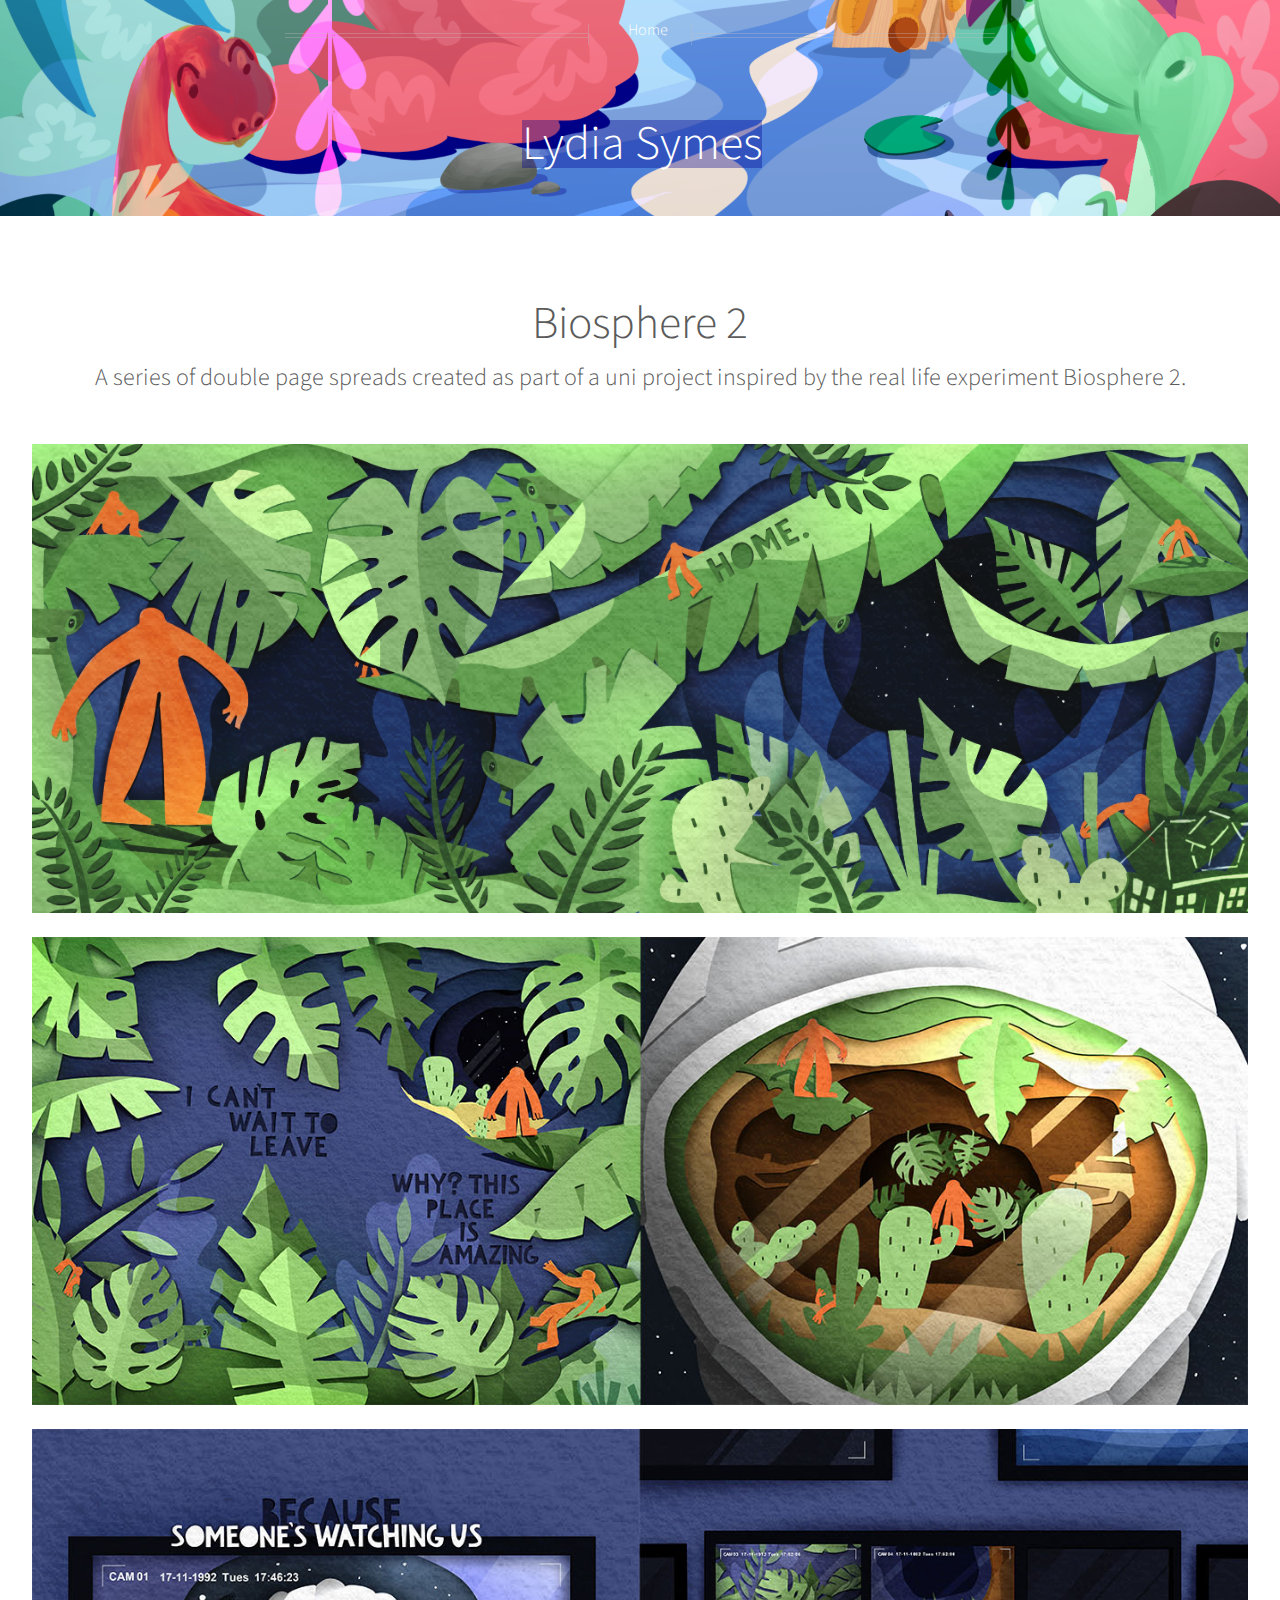
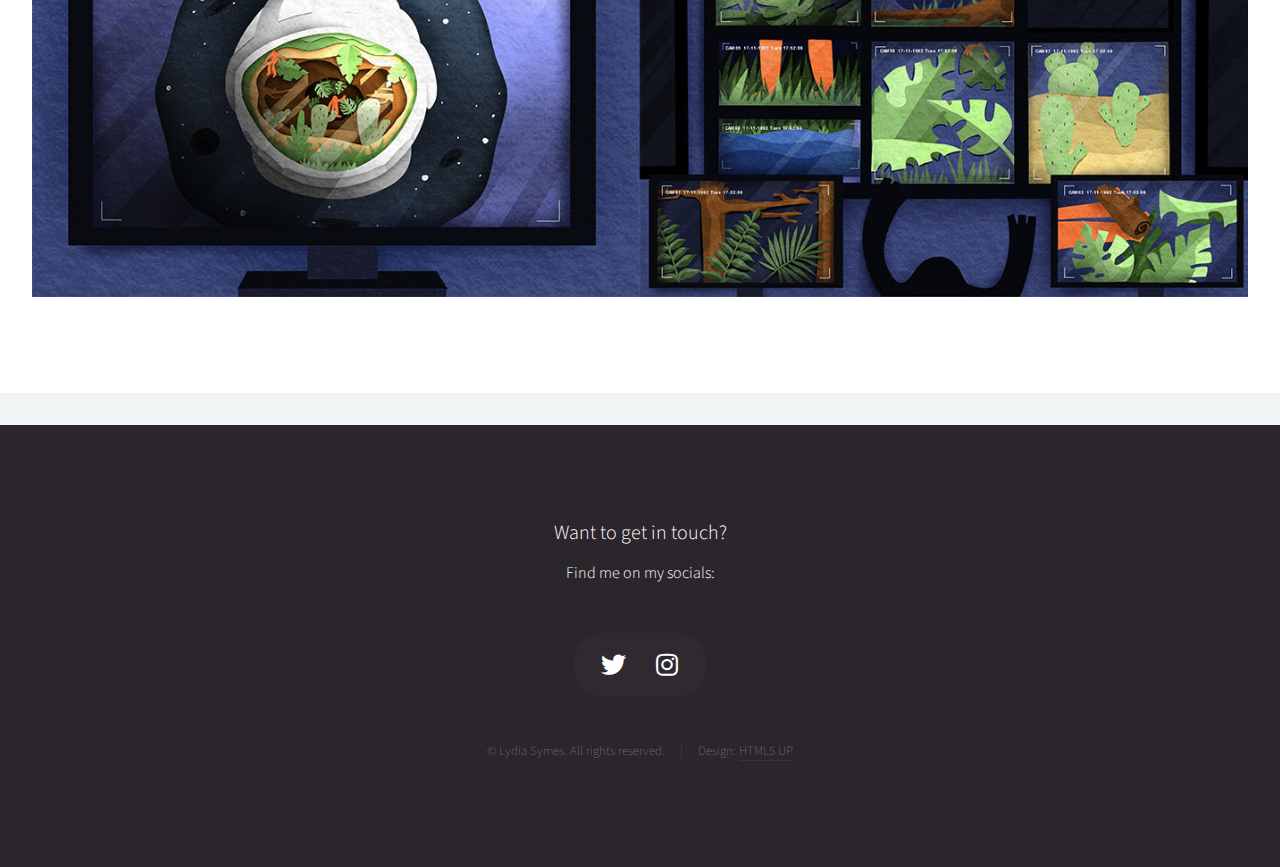
==== biosphere.html @ c2569207 "First upload" ====
<!DOCTYPE HTML>
<!--
	Helios by HTML5 UP
	html5up.net | @ajlkn
	Free for personal and commercial use under the CCA 3.0 license (html5up.net/license)
-->
<html>
	<head>
		<title>Lydia Symes' Portolio</title>
		<meta charset="utf-8" />
		<meta name="viewport" content="width=device-width, initial-scale=1, user-scalable=no" />
		<link rel="stylesheet" href="assets/css/main.css" />
		<noscript><link rel="stylesheet" href="assets/css/noscript.css" /></noscript>
	</head>
	<body class="no-sidebar is-preload">
		<div id="page-wrapper">

			<!-- Header -->
				<div id="header">

					<!-- Inner -->
						<div class="inner">
							<header>
								<h1><a href="index.html" id="logo">Lydia Symes</a></h1>
							</header>
						</div>

					<!-- Nav -->
						<nav id="nav">
							<ul>
								<li><a href="index.html">Home</a></li>
							</ul>
						</nav>

				</div>

			<!-- Main -->
				<div class="wrapper style1">

					<div class="container">
						<article id="main" class="special">
							<header>
								<h2>Biosphere 2</h2>
								<p>
									A series of double page spreads created as part of a uni project inspired by the real life experiment Biosphere 2.
								</p>
							</header>
							<span class="image fit">
								<img src="images/isolation.jpg" alt="" />
								</br>
								<img src="images/isolation2.jpg" alt="" />
								</br>
								<img src="images/isolation3.jpg" alt="" />
							</span>
						</article>
					</div>

				</div>

			<!-- Footer -->
				<div id="footer">
					<div class="container">
						<div class="row">
							<div class="col-12">

								<!-- Contact -->
									<section class="contact">
										<header>
											<h3>Want to get in touch?</h3>
										</header>
										<p>Find me on my socials:</p>
										<ul class="icons">
											<li><a href="https://twitter.com/Lydoodle_" class="icon brands fa-twitter"><span class="label">Twitter</span></a></li>
											<li><a href="https://www.instagram.com/lydoodle_/" class="icon brands fa-instagram"><span class="label">Instagram</span></a></li>
										</ul>
									</section>

								<!-- Copyright -->
									<div class="copyright">
										<ul class="menu">
											<li>&copy; Lydia Symes. All rights reserved.</li><li>Design: <a href="http://html5up.net">HTML5 UP</a></li>
										</ul>
									</div>

							</div>

						</div>
					</div>
				</div>

		</div>

		<!-- Scripts -->
			<script src="assets/js/jquery.min.js"></script>
			<script src="assets/js/jquery.dropotron.min.js"></script>
			<script src="assets/js/jquery.scrolly.min.js"></script>
			<script src="assets/js/jquery.scrollex.min.js"></script>
			<script src="assets/js/browser.min.js"></script>
			<script src="assets/js/breakpoints.min.js"></script>
			<script src="assets/js/util.js"></script>
			<script src="assets/js/main.js"></script>

	</body>
</html>
---- assets/css/main.css ----
@import url("https://fonts.googleapis.com/css?family=Source+Sans+Pro:300,300italic,400,400italic,600");
@import url("fontawesome-all.min.css");

/*
	Helios by HTML5 UP
	html5up.net | @ajlkn
	Free for personal and commercial use under the CCA 3.0 license (html5up.net/license)
*/

html, body, div, span, applet, object,
iframe, h1, h2, h3, h4, h5, h6, p, blockquote,
pre, a, abbr, acronym, address, big, cite,
code, del, dfn, em, img, ins, kbd, q, s, samp,
small, strike, strong, sub, sup, tt, var, b,
u, i, center, dl, dt, dd, ol, ul, li, fieldset,
form, label, legend, table, caption, tbody,
tfoot, thead, tr, th, td, article, aside,
canvas, details, embed, figure, figcaption,
footer, header, hgroup, menu, nav, output, ruby,
section, summary, time, mark, audio, video {
	margin: 0;
	padding: 0;
	border: 0;
	font-size: 100%;
	font: inherit;
	vertical-align: top;}

article, aside, details, figcaption, figure,
footer, header, hgroup, menu, nav, section {
	display: block;}

body {
	line-height: 1;
}

ol, ul {
	list-style: none;
}

blockquote, q {
	quotes: none;
}

	blockquote:before, blockquote:after, q:before, q:after {
		content: '';
		content: none;
	}

table {
	border-collapse: collapse;
	border-spacing: 0;
}

body {
	-webkit-text-size-adjust: none;
}

mark {
	background-color: transparent;
	color: inherit;
}

input::-moz-focus-inner {
	border: 0;
	padding: 0;
}

input, select, textarea {
	-moz-appearance: none;
	-webkit-appearance: none;
	-ms-appearance: none;
	appearance: none;
}

/* Basic */

	html {
		box-sizing: border-box;
	}

	*, *:before, *:after {
		box-sizing: inherit;
	}

	body {
		background: #f0f4f4;
		color: #5b5b5b;
		font-size: 15pt;
		line-height: 1.85em;
		font-family: 'Source Sans Pro', sans-serif;
		font-weight: 300;
	}

		body.is-preload *, body.is-preload *:before, body.is-preload *:after {
			-moz-animation: none !important;
			-webkit-animation: none !important;
			-ms-animation: none !important;
			animation: none !important;
			-moz-transition: none !important;
			-webkit-transition: none !important;
			-ms-transition: none !important;
			transition: none !important;
		}

	input, textarea, select {
		font-size: 15pt;
		line-height: 1.85em;
		font-family: 'Source Sans Pro', sans-serif;
		font-weight: 300;
	}

	body.h1, body.h2, body.h3, body.h4, body.h5, body.h6 {
		font-weight: 400;
		color: #483949;
		line-height: 1.25em;
	}

	h1 a, h2 a, h3 a, h4 a, h5 a, h6 a {
		color: inherit;
		text-decoration: none;
		border-bottom-color: transparent;
	}

	h1 strong, h2 strong, h3 strong, h4 strong, h5 strong, h6 strong {
		font-weight: 600;
	}

	h2 {
		font-size: 2.85em;
	}

	h3 {
		font-size: 1.25em;
	}

	h4 {
		font-size: 1em;
		margin: 0 0 0.25em 0;
	}

	strong, b {
		font-weight: 400;
		color: #483949;
	}

	em, i {
		font-style: italic;
	}

	a {
		color: inherit;
		border-bottom: solid 1px rgba(128, 128, 128, 0.15);
		text-decoration: none;
		-moz-transition: background-color 0.35s ease-in-out, color 0.35s ease-in-out, border-bottom-color 0.35s ease-in-out;
		-webkit-transition: background-color 0.35s ease-in-out, color 0.35s ease-in-out, border-bottom-color 0.35s ease-in-out;
		-ms-transition: background-color 0.35s ease-in-out, color 0.35s ease-in-out, border-bottom-color 0.35s ease-in-out;
		transition: background-color 0.35s ease-in-out, color 0.35s ease-in-out, border-bottom-color 0.35s ease-in-out;
	}

		a:hover {
			color: #ef8376;
			border-bottom-color: transparent;
		}

	sub {
		position: relative;
		top: 0.5em;
		font-size: 0.8em;
	}

	sup {
		position: relative;
		top: -0.5em;
		font-size: 0.8em;
	}

	blockquote {
		border-left: solid 0.5em #ddd;
		padding: 1em 0 1em 2em;
		font-style: italic;
	}

	p, ul, ol, dl, table {
		margin-bottom: 1em;
	}

	p {
		text-align: justify;
	}

	br.clear {
		clear: both;
	}

	hr {
		position: relative;
		display: block;
		border: 0;
		top: 4.5em;
		margin-bottom: 9em;
		height: 6px;
		border-top: solid 1px rgba(128, 128, 128, 0.2);
		border-bottom: solid 1px rgba(128, 128, 128, 0.2);
	}

		hr:before, hr:after {
			content: '';
			position: absolute;
			top: -8px;
			display: block;
			width: 1px;
			height: 21px;
			background: rgba(128, 128, 128, 0.2);
		}

		hr:before {
			left: -1px;
		}

		hr:after {
			right: -1px;
		}

	.timestamp {
		color: rgba(128, 128, 128, 0.75);
		font-size: 0.8em;
	}

/* Container */

	.container {
		margin: 0 auto;
		max-width: 100%;
		width: 1400px;
	}

		@media screen and (max-width: 1680px) {

			.container {
				width: 1200px;
			}

		}

		@media screen and (max-width: 1280px) {

			.container {
				width: 100%;
			}

		}

		@media screen and (max-width: 960px) {

			.container {
				width: 100%;
			}

		}

		@media screen and (max-width: 840px) {

			.container {
				width: 100%;
			}

		}

		@media screen and (max-width: 736px) {

			.container {
				width: 100%;
			}

		}

/* Row */

	.row {
		display: flex;
		flex-wrap: wrap;
		box-sizing: border-box;
		align-items: stretch;
	}

		.row > * {
			box-sizing: border-box;
		}

		.row.gtr-uniform > * > :last-child {
			margin-bottom: 0;
		}

		.row.aln-left {
			justify-content: flex-start;
		}

		.row.aln-center {
			justify-content: center;
		}

		.row.aln-right {
			justify-content: flex-end;
		}

		.row.aln-top {
			align-items: flex-start;
		}

		.row.aln-middle {
			align-items: center;
		}

		.row.aln-bottom {
			align-items: flex-end;
		}

		.row > .imp {
			order: -1;
		}

		.row > .col-1 {
			width: 8.33333%;
		}

		.row > .off-1 {
			margin-left: 8.33333%;
		}

		.row > .col-2 {
			width: 16.66667%;
		}

		.row > .off-2 {
			margin-left: 16.66667%;
		}

		.row > .col-3 {
			width: 25%;
		}

		.row > .off-3 {
			margin-left: 25%;
		}

		.row > .col-4 {
			width: 33.33333%;
		}

		.row > .off-4 {
			margin-left: 33.33333%;
		}

		.row > .col-5 {
			width: 41.66667%;
		}

		.row > .off-5 {
			margin-left: 41.66667%;
		}

		.row > .col-6 {
			width: 50%;
		}

		.row > .off-6 {
			margin-left: 50%;
		}

		.row > .col-7 {
			width: 58.33333%;
		}

		.row > .off-7 {
			margin-left: 58.33333%;
		}

		.row > .col-8 {
			width: 66.66667%;
		}

		.row > .off-8 {
			margin-left: 66.66667%;
		}

		.row > .col-9 {
			width: 75%;
		}

		.row > .off-9 {
			margin-left: 75%;
		}

		.row > .col-10 {
			width: 83.33333%;
		}

		.row > .off-10 {
			margin-left: 83.33333%;
		}

		.row > .col-11 {
			width: 91.66667%;
		}

		.row > .off-11 {
			margin-left: 91.66667%;
		}

		.row > .col-12 {
			width: 100%;
		}

		.row > .off-12 {
			margin-left: 100%;
		}

		.row.gtr-0 {
			margin-top: 0px;
			margin-left: 0px;
		}

			.row.gtr-0 > * {
				padding: 0px 0 0 0px;
			}

			.row.gtr-0.gtr-uniform {
				margin-top: 0px;
			}

				.row.gtr-0.gtr-uniform > * {
					padding-top: 0px;
				}

		.row.gtr-25 {
			margin-top: -10px;
			margin-left: -10px;
		}

			.row.gtr-25 > * {
				padding: 10px 0 0 10px;
			}

			.row.gtr-25.gtr-uniform {
				margin-top: -10px;
			}

				.row.gtr-25.gtr-uniform > * {
					padding-top: 10px;
				}

		.row.gtr-50 {
			margin-top: -20px;
			margin-left: -20px;
		}

			.row.gtr-50 > * {
				padding: 20px 0 0 20px;
			}

			.row.gtr-50.gtr-uniform {
				margin-top: -20px;
			}

				.row.gtr-50.gtr-uniform > * {
					padding-top: 20px;
				}

		.row {
			margin-top: -40px;
			margin-left: -40px;
		}

			.row > * {
				padding: 40px 0 0 40px;
			}

			.row.gtr-uniform {
				margin-top: -40px;
			}

				.row.gtr-uniform > * {
					padding-top: 40px;
				}

		.row.gtr-150 {
			margin-top: -60px;
			margin-left: -60px;
		}

			.row.gtr-150 > * {
				padding: 60px 0 0 60px;
			}

			.row.gtr-150.gtr-uniform {
				margin-top: -60px;
			}

				.row.gtr-150.gtr-uniform > * {
					padding-top: 60px;
				}

		.row.gtr-200 {
			margin-top: -80px;
			margin-left: -80px;
		}

			.row.gtr-200 > * {
				padding: 80px 0 0 80px;
			}

			.row.gtr-200.gtr-uniform {
				margin-top: -80px;
			}

				.row.gtr-200.gtr-uniform > * {
					padding-top: 80px;
				}

		@media screen and (max-width: 1680px) {

			.row {
				display: flex;
				flex-wrap: wrap;
				box-sizing: border-box;
				align-items: stretch;
			}

				.row > * {
					box-sizing: border-box;
				}

				.row.gtr-uniform > * > :last-child {
					margin-bottom: 0;
				}

				.row.aln-left {
					justify-content: flex-start;
				}

				.row.aln-center {
					justify-content: center;
				}

				.row.aln-right {
					justify-content: flex-end;
				}

				.row.aln-top {
					align-items: flex-start;
				}

				.row.aln-middle {
					align-items: center;
				}

				.row.aln-bottom {
					align-items: flex-end;
				}

				.row > .imp-wide {
					order: -1;
				}

				.row > .col-1-wide {
					width: 8.33333%;
				}

				.row > .off-1-wide {
					margin-left: 8.33333%;
				}

				.row > .col-2-wide {
					width: 16.66667%;
				}

				.row > .off-2-wide {
					margin-left: 16.66667%;
				}

				.row > .col-3-wide {
					width: 25%;
				}

				.row > .off-3-wide {
					margin-left: 25%;
				}

				.row > .col-4-wide {
					width: 33.33333%;
				}

				.row > .off-4-wide {
					margin-left: 33.33333%;
				}

				.row > .col-5-wide {
					width: 41.66667%;
				}

				.row > .off-5-wide {
					margin-left: 41.66667%;
				}

				.row > .col-6-wide {
					width: 50%;
				}

				.row > .off-6-wide {
					margin-left: 50%;
				}

				.row > .col-7-wide {
					width: 58.33333%;
				}

				.row > .off-7-wide {
					margin-left: 58.33333%;
				}

				.row > .col-8-wide {
					width: 66.66667%;
				}

				.row > .off-8-wide {
					margin-left: 66.66667%;
				}

				.row > .col-9-wide {
					width: 75%;
				}

				.row > .off-9-wide {
					margin-left: 75%;
				}

				.row > .col-10-wide {
					width: 83.33333%;
				}

				.row > .off-10-wide {
					margin-left: 83.33333%;
				}

				.row > .col-11-wide {
					width: 91.66667%;
				}

				.row > .off-11-wide {
					margin-left: 91.66667%;
				}

				.row > .col-12-wide {
					width: 100%;
				}

				.row > .off-12-wide {
					margin-left: 100%;
				}

				.row.gtr-0 {
					margin-top: 0px;
					margin-left: 0px;
				}

					.row.gtr-0 > * {
						padding: 0px 0 0 0px;
					}

					.row.gtr-0.gtr-uniform {
						margin-top: 0px;
					}

						.row.gtr-0.gtr-uniform > * {
							padding-top: 0px;
						}

				.row.gtr-25 {
					margin-top: -10px;
					margin-left: -10px;
				}

					.row.gtr-25 > * {
						padding: 10px 0 0 10px;
					}

					.row.gtr-25.gtr-uniform {
						margin-top: -10px;
					}

						.row.gtr-25.gtr-uniform > * {
							padding-top: 10px;
						}

				.row.gtr-50 {
					margin-top: -20px;
					margin-left: -20px;
				}

					.row.gtr-50 > * {
						padding: 20px 0 0 20px;
					}

					.row.gtr-50.gtr-uniform {
						margin-top: -20px;
					}

						.row.gtr-50.gtr-uniform > * {
							padding-top: 20px;
						}

				.row {
					margin-top: -40px;
					margin-left: -40px;
				}

					.row > * {
						padding: 40px 0 0 40px;
					}

					.row.gtr-uniform {
						margin-top: -40px;
					}

						.row.gtr-uniform > * {
							padding-top: 40px;
						}

				.row.gtr-150 {
					margin-top: -60px;
					margin-left: -60px;
				}

					.row.gtr-150 > * {
						padding: 60px 0 0 60px;
					}

					.row.gtr-150.gtr-uniform {
						margin-top: -60px;
					}

						.row.gtr-150.gtr-uniform > * {
							padding-top: 60px;
						}

				.row.gtr-200 {
					margin-top: -80px;
					margin-left: -80px;
				}

					.row.gtr-200 > * {
						padding: 80px 0 0 80px;
					}

					.row.gtr-200.gtr-uniform {
						margin-top: -80px;
					}

						.row.gtr-200.gtr-uniform > * {
							padding-top: 80px;
						}

		}

		@media screen and (max-width: 1280px) {

			.row {
				display: flex;
				flex-wrap: wrap;
				box-sizing: border-box;
				align-items: stretch;
			}

				.row > * {
					box-sizing: border-box;
				}

				.row.gtr-uniform > * > :last-child {
					margin-bottom: 0;
				}

				.row.aln-left {
					justify-content: flex-start;
				}

				.row.aln-center {
					justify-content: center;
				}

				.row.aln-right {
					justify-content: flex-end;
				}

				.row.aln-top {
					align-items: flex-start;
				}

				.row.aln-middle {
					align-items: center;
				}

				.row.aln-bottom {
					align-items: flex-end;
				}

				.row > .imp-normal {
					order: -1;
				}

				.row > .col-1-normal {
					width: 8.33333%;
				}

				.row > .off-1-normal {
					margin-left: 8.33333%;
				}

				.row > .col-2-normal {
					width: 16.66667%;
				}

				.row > .off-2-normal {
					margin-left: 16.66667%;
				}

				.row > .col-3-normal {
					width: 25%;
				}

				.row > .off-3-normal {
					margin-left: 25%;
				}

				.row > .col-4-normal {
					width: 33.33333%;
				}

				.row > .off-4-normal {
					margin-left: 33.33333%;
				}

				.row > .col-5-normal {
					width: 41.66667%;
				}

				.row > .off-5-normal {
					margin-left: 41.66667%;
				}

				.row > .col-6-normal {
					width: 50%;
				}

				.row > .off-6-normal {
					margin-left: 50%;
				}

				.row > .col-7-normal {
					width: 58.33333%;
				}

				.row > .off-7-normal {
					margin-left: 58.33333%;
				}

				.row > .col-8-normal {
					width: 66.66667%;
				}

				.row > .off-8-normal {
					margin-left: 66.66667%;
				}

				.row > .col-9-normal {
					width: 75%;
				}

				.row > .off-9-normal {
					margin-left: 75%;
				}

				.row > .col-10-normal {
					width: 83.33333%;
				}

				.row > .off-10-normal {
					margin-left: 83.33333%;
				}

				.row > .col-11-normal {
					width: 91.66667%;
				}

				.row > .off-11-normal {
					margin-left: 91.66667%;
				}

				.row > .col-12-normal {
					width: 100%;
				}

				.row > .off-12-normal {
					margin-left: 100%;
				}

				.row.gtr-0 {
					margin-top: 0px;
					margin-left: 0px;
				}

					.row.gtr-0 > * {
						padding: 0px 0 0 0px;
					}

					.row.gtr-0.gtr-uniform {
						margin-top: 0px;
					}

						.row.gtr-0.gtr-uniform > * {
							padding-top: 0px;
						}

				.row.gtr-25 {
					margin-top: -9px;
					margin-left: -9px;
				}

					.row.gtr-25 > * {
						padding: 9px 0 0 9px;
					}

					.row.gtr-25.gtr-uniform {
						margin-top: -9px;
					}

						.row.gtr-25.gtr-uniform > * {
							padding-top: 9px;
						}

				.row.gtr-50 {
					margin-top: -18px;
					margin-left: -18px;
				}

					.row.gtr-50 > * {
						padding: 18px 0 0 18px;
					}

					.row.gtr-50.gtr-uniform {
						margin-top: -18px;
					}

						.row.gtr-50.gtr-uniform > * {
							padding-top: 18px;
						}

				.row {
					margin-top: -36px;
					margin-left: -36px;
				}

					.row > * {
						padding: 36px 0 0 36px;
					}

					.row.gtr-uniform {
						margin-top: -36px;
					}

						.row.gtr-uniform > * {
							padding-top: 36px;
						}

				.row.gtr-150 {
					margin-top: -54px;
					margin-left: -54px;
				}

					.row.gtr-150 > * {
						padding: 54px 0 0 54px;
					}

					.row.gtr-150.gtr-uniform {
						margin-top: -54px;
					}

						.row.gtr-150.gtr-uniform > * {
							padding-top: 54px;
						}

				.row.gtr-200 {
					margin-top: -72px;
					margin-left: -72px;
				}

					.row.gtr-200 > * {
						padding: 72px 0 0 72px;
					}

					.row.gtr-200.gtr-uniform {
						margin-top: -72px;
					}

						.row.gtr-200.gtr-uniform > * {
							padding-top: 72px;
						}

		}

		@media screen and (max-width: 960px) {

			.row {
				display: flex;
				flex-wrap: wrap;
				box-sizing: border-box;
				align-items: stretch;
			}

				.row > * {
					box-sizing: border-box;
				}

				.row.gtr-uniform > * > :last-child {
					margin-bottom: 0;
				}

				.row.aln-left {
					justify-content: flex-start;
				}

				.row.aln-center {
					justify-content: center;
				}

				.row.aln-right {
					justify-content: flex-end;
				}

				.row.aln-top {
					align-items: flex-start;
				}

				.row.aln-middle {
					align-items: center;
				}

				.row.aln-bottom {
					align-items: flex-end;
				}

				.row > .imp-narrow {
					order: -1;
				}

				.row > .col-1-narrow {
					width: 8.33333%;
				}

				.row > .off-1-narrow {
					margin-left: 8.33333%;
				}

				.row > .col-2-narrow {
					width: 16.66667%;
				}

				.row > .off-2-narrow {
					margin-left: 16.66667%;
				}

				.row > .col-3-narrow {
					width: 25%;
				}

				.row > .off-3-narrow {
					margin-left: 25%;
				}

				.row > .col-4-narrow {
					width: 33.33333%;
				}

				.row > .off-4-narrow {
					margin-left: 33.33333%;
				}

				.row > .col-5-narrow {
					width: 41.66667%;
				}

				.row > .off-5-narrow {
					margin-left: 41.66667%;
				}

				.row > .col-6-narrow {
					width: 50%;
				}

				.row > .off-6-narrow {
					margin-left: 50%;
				}

				.row > .col-7-narrow {
					width: 58.33333%;
				}

				.row > .off-7-narrow {
					margin-left: 58.33333%;
				}

				.row > .col-8-narrow {
					width: 66.66667%;
				}

				.row > .off-8-narrow {
					margin-left: 66.66667%;
				}

				.row > .col-9-narrow {
					width: 75%;
				}

				.row > .off-9-narrow {
					margin-left: 75%;
				}

				.row > .col-10-narrow {
					width: 83.33333%;
				}

				.row > .off-10-narrow {
					margin-left: 83.33333%;
				}

				.row > .col-11-narrow {
					width: 91.66667%;
				}

				.row > .off-11-narrow {
					margin-left: 91.66667%;
				}

				.row > .col-12-narrow {
					width: 100%;
				}

				.row > .off-12-narrow {
					margin-left: 100%;
				}

				.row.gtr-0 {
					margin-top: 0px;
					margin-left: 0px;
				}

					.row.gtr-0 > * {
						padding: 0px 0 0 0px;
					}

					.row.gtr-0.gtr-uniform {
						margin-top: 0px;
					}

						.row.gtr-0.gtr-uniform > * {
							padding-top: 0px;
						}

				.row.gtr-25 {
					margin-top: -8px;
					margin-left: -8px;
				}

					.row.gtr-25 > * {
						padding: 8px 0 0 8px;
					}

					.row.gtr-25.gtr-uniform {
						margin-top: -8px;
					}

						.row.gtr-25.gtr-uniform > * {
							padding-top: 8px;
						}

				.row.gtr-50 {
					margin-top: -16px;
					margin-left: -16px;
				}

					.row.gtr-50 > * {
						padding: 16px 0 0 16px;
					}

					.row.gtr-50.gtr-uniform {
						margin-top: -16px;
					}

						.row.gtr-50.gtr-uniform > * {
							padding-top: 16px;
						}

				.row {
					margin-top: -32px;
					margin-left: -32px;
				}

					.row > * {
						padding: 32px 0 0 32px;
					}

					.row.gtr-uniform {
						margin-top: -32px;
					}

						.row.gtr-uniform > * {
							padding-top: 32px;
						}

				.row.gtr-150 {
					margin-top: -48px;
					margin-left: -48px;
				}

					.row.gtr-150 > * {
						padding: 48px 0 0 48px;
					}

					.row.gtr-150.gtr-uniform {
						margin-top: -48px;
					}

						.row.gtr-150.gtr-uniform > * {
							padding-top: 48px;
						}

				.row.gtr-200 {
					margin-top: -64px;
					margin-left: -64px;
				}

					.row.gtr-200 > * {
						padding: 64px 0 0 64px;
					}

					.row.gtr-200.gtr-uniform {
						margin-top: -64px;
					}

						.row.gtr-200.gtr-uniform > * {
							padding-top: 64px;
						}

		}

		@media screen and (max-width: 840px) {

			.row {
				display: flex;
				flex-wrap: wrap;
				box-sizing: border-box;
				align-items: stretch;
			}

				.row > * {
					box-sizing: border-box;
				}

				.row.gtr-uniform > * > :last-child {
					margin-bottom: 0;
				}

				.row.aln-left {
					justify-content: flex-start;
				}

				.row.aln-center {
					justify-content: center;
				}

				.row.aln-right {
					justify-content: flex-end;
				}

				.row.aln-top {
					align-items: flex-start;
				}

				.row.aln-middle {
					align-items: center;
				}

				.row.aln-bottom {
					align-items: flex-end;
				}

				.row > .imp-narrower {
					order: -1;
				}

				.row > .col-1-narrower {
					width: 8.33333%;
				}

				.row > .off-1-narrower {
					margin-left: 8.33333%;
				}

				.row > .col-2-narrower {
					width: 16.66667%;
				}

				.row > .off-2-narrower {
					margin-left: 16.66667%;
				}

				.row > .col-3-narrower {
					width: 25%;
				}

				.row > .off-3-narrower {
					margin-left: 25%;
				}

				.row > .col-4-narrower {
					width: 33.33333%;
				}

				.row > .off-4-narrower {
					margin-left: 33.33333%;
				}

				.row > .col-5-narrower {
					width: 41.66667%;
				}

				.row > .off-5-narrower {
					margin-left: 41.66667%;
				}

				.row > .col-6-narrower {
					width: 50%;
				}

				.row > .off-6-narrower {
					margin-left: 50%;
				}

				.row > .col-7-narrower {
					width: 58.33333%;
				}

				.row > .off-7-narrower {
					margin-left: 58.33333%;
				}

				.row > .col-8-narrower {
					width: 66.66667%;
				}

				.row > .off-8-narrower {
					margin-left: 66.66667%;
				}

				.row > .col-9-narrower {
					width: 75%;
				}

				.row > .off-9-narrower {
					margin-left: 75%;
				}

				.row > .col-10-narrower {
					width: 83.33333%;
				}

				.row > .off-10-narrower {
					margin-left: 83.33333%;
				}

				.row > .col-11-narrower {
					width: 91.66667%;
				}

				.row > .off-11-narrower {
					margin-left: 91.66667%;
				}

				.row > .col-12-narrower {
					width: 100%;
				}

				.row > .off-12-narrower {
					margin-left: 100%;
				}

				.row.gtr-0 {
					margin-top: 0px;
					margin-left: 0px;
				}

					.row.gtr-0 > * {
						padding: 0px 0 0 0px;
					}

					.row.gtr-0.gtr-uniform {
						margin-top: 0px;
					}

						.row.gtr-0.gtr-uniform > * {
							padding-top: 0px;
						}

				.row.gtr-25 {
					margin-top: -8px;
					margin-left: -8px;
				}

					.row.gtr-25 > * {
						padding: 8px 0 0 8px;
					}

					.row.gtr-25.gtr-uniform {
						margin-top: -8px;
					}

						.row.gtr-25.gtr-uniform > * {
							padding-top: 8px;
						}

				.row.gtr-50 {
					margin-top: -16px;
					margin-left: -16px;
				}

					.row.gtr-50 > * {
						padding: 16px 0 0 16px;
					}

					.row.gtr-50.gtr-uniform {
						margin-top: -16px;
					}

						.row.gtr-50.gtr-uniform > * {
							padding-top: 16px;
						}

				.row {
					margin-top: -32px;
					margin-left: -32px;
				}

					.row > * {
						padding: 32px 0 0 32px;
					}

					.row.gtr-uniform {
						margin-top: -32px;
					}

						.row.gtr-uniform > * {
							padding-top: 32px;
						}

				.row.gtr-150 {
					margin-top: -48px;
					margin-left: -48px;
				}

					.row.gtr-150 > * {
						padding: 48px 0 0 48px;
					}

					.row.gtr-150.gtr-uniform {
						margin-top: -48px;
					}

						.row.gtr-150.gtr-uniform > * {
							padding-top: 48px;
						}

				.row.gtr-200 {
					margin-top: -64px;
					margin-left: -64px;
				}

					.row.gtr-200 > * {
						padding: 64px 0 0 64px;
					}

					.row.gtr-200.gtr-uniform {
						margin-top: -64px;
					}

						.row.gtr-200.gtr-uniform > * {
							padding-top: 64px;
						}

		}

		@media screen and (max-width: 736px) {

			.row {
				display: flex;
				flex-wrap: wrap;
				box-sizing: border-box;
				align-items: stretch;
			}

				.row > * {
					box-sizing: border-box;
				}

				.row.gtr-uniform > * > :last-child {
					margin-bottom: 0;
				}

				.row.aln-left {
					justify-content: flex-start;
				}

				.row.aln-center {
					justify-content: center;
				}

				.row.aln-right {
					justify-content: flex-end;
				}

				.row.aln-top {
					align-items: flex-start;
				}

				.row.aln-middle {
					align-items: center;
				}

				.row.aln-bottom {
					align-items: flex-end;
				}

				.row > .imp-mobile {
					order: -1;
				}

				.row > .col-1-mobile {
					width: 8.33333%;
				}

				.row > .off-1-mobile {
					margin-left: 8.33333%;
				}

				.row > .col-2-mobile {
					width: 16.66667%;
				}

				.row > .off-2-mobile {
					margin-left: 16.66667%;
				}

				.row > .col-3-mobile {
					width: 25%;
				}

				.row > .off-3-mobile {
					margin-left: 25%;
				}

				.row > .col-4-mobile {
					width: 33.33333%;
				}

				.row > .off-4-mobile {
					margin-left: 33.33333%;
				}

				.row > .col-5-mobile {
					width: 41.66667%;
				}

				.row > .off-5-mobile {
					margin-left: 41.66667%;
				}

				.row > .col-6-mobile {
					width: 50%;
				}

				.row > .off-6-mobile {
					margin-left: 50%;
				}

				.row > .col-7-mobile {
					width: 58.33333%;
				}

				.row > .off-7-mobile {
					margin-left: 58.33333%;
				}

				.row > .col-8-mobile {
					width: 66.66667%;
				}

				.row > .off-8-mobile {
					margin-left: 66.66667%;
				}

				.row > .col-9-mobile {
					width: 75%;
				}

				.row > .off-9-mobile {
					margin-left: 75%;
				}

				.row > .col-10-mobile {
					width: 83.33333%;
				}

				.row > .off-10-mobile {
					margin-left: 83.33333%;
				}

				.row > .col-11-mobile {
					width: 91.66667%;
				}

				.row > .off-11-mobile {
					margin-left: 91.66667%;
				}

				.row > .col-12-mobile {
					width: 100%;
				}

				.row > .off-12-mobile {
					margin-left: 100%;
				}

				.row.gtr-0 {
					margin-top: 0px;
					margin-left: 0px;
				}

					.row.gtr-0 > * {
						padding: 0px 0 0 0px;
					}

					.row.gtr-0.gtr-uniform {
						margin-top: 0px;
					}

						.row.gtr-0.gtr-uniform > * {
							padding-top: 0px;
						}

				.row.gtr-25 {
					margin-top: -5px;
					margin-left: -5px;
				}

					.row.gtr-25 > * {
						padding: 5px 0 0 5px;
					}

					.row.gtr-25.gtr-uniform {
						margin-top: -5px;
					}

						.row.gtr-25.gtr-uniform > * {
							padding-top: 5px;
						}

				.row.gtr-50 {
					margin-top: -10px;
					margin-left: -10px;
				}

					.row.gtr-50 > * {
						padding: 10px 0 0 10px;
					}

					.row.gtr-50.gtr-uniform {
						margin-top: -10px;
					}

						.row.gtr-50.gtr-uniform > * {
							padding-top: 10px;
						}

				.row {
					margin-top: -20px;
					margin-left: -20px;
				}

					.row > * {
						padding: 20px 0 0 20px;
					}

					.row.gtr-uniform {
						margin-top: -20px;
					}

						.row.gtr-uniform > * {
							padding-top: 20px;
						}

				.row.gtr-150 {
					margin-top: -30px;
					margin-left: -30px;
				}

					.row.gtr-150 > * {
						padding: 30px 0 0 30px;
					}

					.row.gtr-150.gtr-uniform {
						margin-top: -30px;
					}

						.row.gtr-150.gtr-uniform > * {
							padding-top: 30px;
						}

				.row.gtr-200 {
					margin-top: -40px;
					margin-left: -40px;
				}

					.row.gtr-200 > * {
						padding: 40px 0 0 40px;
					}

					.row.gtr-200.gtr-uniform {
						margin-top: -40px;
					}

						.row.gtr-200.gtr-uniform > * {
							padding-top: 40px;
						}

		}

/* Sections/Article */

	section, article {
		margin-bottom: 3em;
	}

		section > :last-child, section:last-child, article > :last-child, article:last-child {
			margin-bottom: 0;
		}

		section.special > header, section.special > footer, article.special > header, article.special > footer {
			text-align: center;
		}

	.row > section, .row > article {
		margin-bottom: 0;
	}

	header {
		margin: 0 0 1em 0;
	}

		header > p {
			display: block;
			font-size: 1.5em;
			margin: 1em 0 2em 0;
			line-height: 1.5em;
			text-align: inherit;
		}

	footer {
		margin: 2.5em 0 0 0;
	}

/* Image */

	.image {
		position: relative;
		display: inline-block;
		border: 0;
		outline: 0;
	}

		.image img {
			display: block;
			width: 100%;
		}

		.image.fit {
			display: block;
			width: 100%;
		}

		.image.featured, .image.carousel {
			display: block;
			width: 100%;
			margin: 0 0 4em 0;
		}

		.image.carousel img {
			object-fit: cover;
			width: 100%;
			height: 250px;
		}

		.image.left {
			float: left;
			margin: 0 2em 2em 0;
		}

		.image.centered {
			display: block;
			margin: 0 0 2em 0;
		}

			.image.centered img {
				margin: 0 auto;
				width: auto;
			}

/* List */

	ul {
		list-style: disc;
		padding-left: 1em;
	}

		ul li {
			padding-left: 0.5em;
		}

	ol {
		list-style: decimal;
		padding-left: 1.25em;
	}

		ol li {
			padding-left: 0.25em;
		}

/* Actions */

	ul.actions {
		margin: 3em 0 0 0;
		list-style: none;
		padding-left: 0;
	}

		form ul.actions {
			margin-top: 0;
		}

		ul.actions li {
			display: inline-block;
			margin: 0 0.75em 0 0.75em;
			padding-left: 0;
		}

			ul.actions li:first-child {
				margin-left: 0;
			}

			ul.actions li:last-child {
				margin-right: 0;
			}

/* Divided */

	.divided {
		display: flex;
		flex-wrap: wrap;
	}

		span.divided {
			color: #FFFFFF;
			display: contents;
		}

		.divided section {
			border-top: solid 1px rgba(128, 128, 128, 0.2);
			padding-top: 1.5em;
			margin-top: 1.5em;
			padding-left: 0;
			width: 20%
		}

			.divided section:nth-child(-n + 5)::before {
				border-top: 0;
				padding-top: 0;
				margin-top: 0;
			}

/* Menu */

	ul.menu {
		height: 1em;
		line-height: 1em;
		list-style: none;
		padding-left: 0;
	}

		ul.menu li {
			display: inline-block;
			border-left: solid 1px rgba(128, 128, 128, 0.2);
			padding-left: 1.25em;
			margin-left: 1.25em;
		}

			ul.menu li:first-child {
				border-left: 0;
				padding-left: 0;
				margin-left: 0;
			}

/* Icons */

	ul.icons {
		position: relative;
		background: rgba(128, 128, 128, 0.05);
		border-radius: 4em;
		display: inline-block;
		padding: 0.35em 0.75em 0.35em 0.75em;
		font-size: 1.25em;
		cursor: default;
		list-style: none;
	}

		ul.icons li {
			display: inline-block;
			padding-left: 0;
		}

			ul.icons li a {
				display: inline-block;
				background: none;
				width: 2.5em;
				height: 2.5em;
				line-height: 2.5em;
				text-align: center;
				border-radius: 100%;
				border: 0;
				color: inherit;
			}

				ul.icons li a:hover {
					color: #ef8376;
				}

/* Form */

	form label {
		display: block;
		font-weight: 400;
		color: #483949;
		margin: 0 0 1em 0;
	}

	form input[type="text"],
	form input[type="email"],
	form input[type="password"],
	form select,
	form textarea {
		-webkit-appearance: none;
		display: block;
		border: 0;
		background: #fafafa;
		width: 100%;
		border-radius: 0.5em;
		border: solid 1px #E5E5E5;
		padding: 1em;
		-moz-transition: background-color 0.35s ease-in-out, border-color 0.35s ease-in-out;
		-webkit-transition: background-color 0.35s ease-in-out, border-color 0.35s ease-in-out;
		-ms-transition: background-color 0.35s ease-in-out, border-color 0.35s ease-in-out;
		transition: background-color 0.35s ease-in-out, border-color 0.35s ease-in-out;
	}

		form input[type="text"]:focus,
		form input[type="email"]:focus,
		form input[type="password"]:focus,
		form select:focus,
		form textarea:focus {
			background: #fff;
			border-color: #df7366;
		}

	form input[type="text"],
	form input[type="email"],
	form input[type="password"],
	form select {
		line-height: 1em;
	}

	form textarea {
		min-height: 9em;
	}

	form ::-webkit-input-placeholder {
		color: #555 !important;
	}

	form :-moz-placeholder {
		color: #555 !important;
	}

	form ::-moz-placeholder {
		color: #555 !important;
	}

	form :-ms-input-placeholder {
		color: #555 !important;
	}

	form ::-moz-focus-inner {
		border: 0;
	}

/* Table */

	table {
		width: 100%;
	}

		table.default {
			width: 100%;
		}

			table.default tbody tr {
				border-top: solid 1px #e5e5e5;
			}

				table.default tbody tr:first-child {
					border-top: 0;
				}

				table.default tbody tr:nth-child(2n+1) {
					background: #fafafa;
				}

			table.default td {
				padding: 0.5em 1em 0.5em 1em;
			}

			table.default th {
				text-align: left;
				font-weight: 400;
				padding: 0.5em 1em 0.5em 1em;
			}

			table.default thead {
				border-bottom: solid 2px #e5e5e5;
			}

			table.default tfoot {
				border-top: solid 2px #e5e5e5;
			}

/* Button */

	input[type="button"],
	input[type="submit"],
	input[type="reset"],
	button,
	.button {
		position: relative;
		display: inline-block;
		background: #df7366;
		color: #fff;
		text-align: center;
		border-radius: 0.5em;
		text-decoration: none;
		padding: 0.65em 3em 0.65em 3em;
		border: 0;
		cursor: pointer;
		outline: 0;
		font-weight: 300;
		-moz-transition: background-color 0.35s ease-in-out, color 0.35s ease-in-out, border-bottom-color 0.35s ease-in-out;
		-webkit-transition: background-color 0.35s ease-in-out, color 0.35s ease-in-out, border-bottom-color 0.35s ease-in-out;
		-ms-transition: background-color 0.35s ease-in-out, color 0.35s ease-in-out, border-bottom-color 0.35s ease-in-out;
		transition: background-color 0.35s ease-in-out, color 0.35s ease-in-out, border-bottom-color 0.35s ease-in-out;
	}

		input[type="button"]:hover,
		input[type="submit"]:hover,
		input[type="reset"]:hover,
		button:hover,
		.button:hover {
			color: #fff;
			background: #ef8376;
		}

		input[type="button"].alt,
		input[type="submit"].alt,
		input[type="reset"].alt,
		button.alt,
		.button.alt {
			background: #2B252C;
		}

			input[type="button"].alt:hover,
			input[type="submit"].alt:hover,
			input[type="reset"].alt:hover,
			button.alt:hover,
			.button.alt:hover {
				background: #3B353C;
			}

/* Post */

	.post.stub {
		text-align: center;
	}

		.post.stub header {
			margin: 0;
		}

/* Icons */

	.icon {
		text-decoration: none;
		text-decoration: none;
	}

		.icon:before {
			-moz-osx-font-smoothing: grayscale;
			-webkit-font-smoothing: antialiased;
			display: inline-block;
			font-style: normal;
			font-variant: normal;
			text-rendering: auto;
			line-height: 1;
			text-transform: none !important;
			font-family: 'Font Awesome 5 Free';
			font-weight: 400;
		}

		.icon:before {
			line-height: inherit;
			font-size: 1.25em;
		}

		.icon > .label {
			display: none;
		}

		.icon.solid:before {
			font-weight: 900;
		}

		.icon.brands:before {
			font-family: 'Font Awesome 5 Brands';
		}

		.icon.circled {
			position: relative;
			display: inline-block;
			background: #2b252c;
			color: #fff;
			border-radius: 100%;
			width: 3em;
			height: 3em;
			line-height: 3em;
			text-align: center;
			font-size: 1.25em;
		}

			header .icon.circled {
				margin: 0 0 2em 0;
			}

/* Wrapper */

	.wrapper {
		background: #fff;
		margin: 0 0 2em 0;
		padding: 6em 0 6em 0;
	}

		.wrapper.style2 {
			padding-top: 0;
		}

/* Header */

	#header {
		position: relative;
		background-image: url("../../images/teddyscene4.png");
		background-size: cover;
		background-position: center center;
		background-attachment: fixed;
		color: #FFF;
		text-align: center;
		padding: 7.5em 0 2em 0;
		cursor: default;
	}

		#header:before {
			content: '';
			display: inline-block;
			vertical-align: middle;
			height: 100%;
		}

		#header .inner {
			position: relative;
			z-index: 1;
			margin: 0;
			display: inline-block;
			vertical-align: middle;
		}

		#header header {
			display: inline-block;
		}

			#header header > p {
				font-size: 1.25em;
				margin: 0;
			}

		#header h1 {
			font-size: 3em;
			line-height: 1em;
			
			background: #00008F5A;
		}
		#header .button {
			display: inline-block;
			border-radius: 100%;
			width: 4.5em;
			height: 4.5em;
			line-height: 4.5em;
			text-align: center;
			font-size: 1.25em;
			padding: 0;
		}

		#header hr {
			top: 1.5em;
			margin-bottom: 3em;
			border-bottom-color: rgba(192, 192, 192, 0.35);
			box-shadow: inset 0 1px 0 0 rgba(192, 192, 192, 0.35);
		}

			#header hr:before, #header hr:after {
				background: rgba(192, 192, 192, 0.35);
			}

		#header footer {
			margin: 1em 0 0 0;
		}

	body.homepage #header {
		height: 100vh;
		min-height: 40em;
	}

		body.homepage #header h1 {
			font-size: 4em;
		}

		body.homepage #header:after {
			content: '';
			background: #1C0920;
			display: block;
			position: absolute;
			left: 0;
			top: 0;
			width: 100%;
			height: 100%;
			opacity: 0;
			-moz-transition: opacity 2.5s ease-in-out;
			-webkit-transition: opacity 2.5s ease-in-out;
			-ms-transition: opacity 2.5s ease-in-out;
			transition: opacity 2.5s ease-in-out;
			-moz-transition-delay: 0.5s;
			-webkit-transition-delay: 0.5s;
			-ms-transition-delay: 0.5s;
			transition-delay: 0.5s;
		}

	body.homepage.is-preload #header:after {
		opacity: 1;
	}

/* Nav */

	#nav {
		position: absolute;
		top: 0;
		left: 0;
		width: 100%;
		text-align: center;
		padding: 1.5em 0 1.5em 0;
		z-index: 1;
		overflow: hidden;
		color: #FFF;
	}

		#nav > ul {
			line-height: 0px;
			position: relative;
			display: inline-block;
			margin: 0;
			height: 21px;
			border-left: solid 1px rgba(192, 192, 192, 0.35);
			border-right: solid 1px rgba(192, 192, 192, 0.35);
		}

			#nav > ul:before, #nav > ul:after {
				content: '';
				display: block;
				width: 300%;
				position: absolute;
				top: 50%;
				margin-top: -2px;
				height: 5px;
				border-top: solid 1px rgba(192, 192, 192, 0.35);
				border-bottom: solid 1px rgba(192, 192, 192, 0.35);
			}

			#nav > ul:before {
				left: 100%;
				margin-left: 1px;
			}

			#nav > ul:after {
				right: 100%;
				margin-right: 1px;
			}

			#nav > ul > li {
				display: inline-block;
				margin: -9px 0.5em 0 0.5em;
				border-radius: 0.5em;
				padding: 0.85em;
				border: solid 1px transparent;
				-moz-transition: color 0.35s ease-in-out, border-color 0.35s ease-in-out;
				-webkit-transition: color 0.35s ease-in-out, border-color 0.35s ease-in-out;
				-ms-transition: color 0.35s ease-in-out, border-color 0.35s ease-in-out;
				transition: color 0.35s ease-in-out, border-color 0.35s ease-in-out;
			}

				#nav > ul > li.active {
					border-color: rgba(192, 192, 192, 0.35);
				}

				#nav > ul > li > a, #nav > ul > li > span {
					display: block;
					color: inherit;
					text-decoration: none;
					border: 0;
					outline: 0;
				}

				#nav > ul > li > ul {
					display: none;
				}

	.dropotron {
		background: rgba(255, 255, 255, 0.975);
		padding: 1em 1.25em 1em 1.25em;
		line-height: 1em;
		height: auto;
		text-align: left;
		border-radius: 0.5em;
		box-shadow: 0 0.15em 0.25em 0 rgba(0, 0, 0, 0.25);
		min-width: 12em;
		margin-top: -1em;
		list-style: none;
	}

		.dropotron li {
			border-top: solid 1px rgba(128, 128, 128, 0.2);
			color: #5b5b5b;
			padding-left: 0;
		}

			.dropotron li:first-child {
				border-top: 0;
			}

			.dropotron li:hover {
				color: #ef8376;
			}

			.dropotron li a, .dropotron li span {
				display: block;
				border: 0;
				padding: 0.5em 0 0.5em 0;
				-moz-transition: color 0.35s ease-in-out;
				-webkit-transition: color 0.35s ease-in-out;
				-ms-transition: color 0.35s ease-in-out;
				transition: color 0.35s ease-in-out;
			}

		.dropotron.level-0 {
			margin-top: 2em;
			font-size: 0.9em;
		}

			.dropotron.level-0:before {
				content: '';
				position: absolute;
				left: 50%;
				top: -0.7em;
				margin-left: -0.75em;
				border-bottom: solid 0.75em rgba(255, 255, 255, 0.975);
				border-left: solid 0.75em rgba(64, 64, 64, 0);
				border-right: solid 0.75em rgba(64, 64, 64, 0);
			}

/* About */

	#about {
		background: #fff;
		text-align: center;
		padding: 4.5em 0 4.5em 0;
		margin-bottom: 0;
	}

		#about header > p {
			margin-bottom: 0;
		}

/* Content */

	#content > hr {
		top: 3em;
		margin-bottom: 6em;
	}

	#content > section {
		margin-bottom: 0;
	}

/* Sidebar */

	#sidebar > hr {
		top: 3em;
		margin-bottom: 6em;
	}

		#sidebar > hr.first {
			display: none;
		}

	#sidebar > section {
		margin-bottom: 0;
	}

/* Main */

	#main {
		margin-bottom: 0;
	}

		#main section:first-of-type {
			padding-top: 2em;
		}

/* Footer */

	#footer {
		position: relative;
		overflow: hidden;
		padding: 6em 0 6em 0;
		background: #2b252c;
		color: #fff;
	}

		#footer .icon.circled {
			background: #fff;
			color: #2b252c;
		}

		#footer header {
			text-align: center;
			cursor: default;
		}

		#footer h2, #footer h3, #footer h4, #footer h5, #footer h6 {
			color: #fff;
		}

		#footer .contact {
			text-align: center;
		}

			#footer .contact p {
				text-align: center;
				margin: 0 0 3em 0;
			}

		#footer .copyright {
			text-align: center;
			color: rgba(128, 128, 128, 0.75);
			font-size: 0.8em;
			cursor: default;
		}

			#footer .copyright a {
				color: rgba(128, 128, 128, 0.75);
			}

				#footer .copyright a:hover {
					color: rgba(212, 212, 212, 0.85);
				}

/* Carousel */

	.carousel {
		position: relative;
		overflow: hidden;
		padding: 2em 0 2em 0;
		margin-bottom: 0;
	}

		.carousel .forward, .carousel .backward {
			position: absolute;
			top: 50%;
			width: 6em;
			height: 12em;
			margin-top: -6em;
			cursor: pointer;
		}

			.carousel .forward:before, .carousel .backward:before {
				content: '';
				display: block;
				width: 6em;
				height: 6em;
				border-radius: 100%;
				background-color: rgba(72, 57, 73, 0.5);
				position: absolute;
				top: 50%;
				margin-top: -3em;
				-moz-transition: background-color 0.35s ease-in-out;
				-webkit-transition: background-color 0.35s ease-in-out;
				-o-transition: background-color 0.35s ease-in-out;
				-ms-transition: background-color 0.35s ease-in-out;
				transition: background-color 0.35s ease-in-out;
				-webkit-backface-visibility: hidden;
			}

			.carousel .forward:after, .carousel .backward:after {
				content: '';
				width: 3em;
				height: 3em;
				position: absolute;
				top: 50%;
				margin: -1.5em 0 0 0;
				background: url("images/arrow.svg") no-repeat center center;
			}

			.carousel .forward:hover:before, .carousel .backward:hover:before {
				background-color: rgba(239, 131, 118, 0.75);
			}

		.carousel .forward {
			right: 0;
		}

			.carousel .forward:before {
				right: -3em;
			}

			.carousel .forward:after {
				right: -0.25em;
			}

		.carousel .backward {
			left: 0;
		}

			.carousel .backward:before {
				left: -3em;
			}

			.carousel .backward:after {
				left: -0.25em;
				-moz-transform: scaleX(-1);
				-webkit-transform: scaleX(-1);
				-ms-transform: scaleX(-1);
				transform: scaleX(-1);
			}

		.carousel .reel {
			white-space: nowrap;
			position: relative;
			-webkit-overflow-scrolling: touch;
			padding: 0 2em 0 2em;
		}

		.carousel article {
			display: inline-block;
			width: 18em;
			background: #fff;
			text-align: center;
			padding: 0 1em 3em 1em;
			margin: 0 2em 0 0;
			white-space: normal;
			opacity: 1.0;
			-moz-transition: opacity 0.75s ease-in-out;
			-webkit-transition: opacity 0.75s ease-in-out;
			-ms-transition: opacity 0.75s ease-in-out;
			transition: opacity 0.75s ease-in-out;
		}

			.carousel article.loading {
				opacity: 0;
			}

			.carousel article .image {
				position: relative;
				left: -1em;
				top: 0;
				width: auto;
				margin-right: -2em;
				margin-bottom: 3em;
			}

			.carousel article p {
				text-align: center;
			}

/* Wide */

	@media screen and (max-width: 1680px) {

		/* Basic */

			body, input, textarea, select {
				font-size: 14pt;
				line-height: 1.75em;
			}

		/* Carousel */

			.carousel {
				padding: 1.5em 0 1.5em 0;
			}

				.carousel .reel {
					padding: 0 1.5em 0 1.5em;
				}

				.carousel article {
					width: 18em;
					margin: 0 1.25em 0 0;
				}

	}

/* Normal */

	@media screen and (max-width: 1280px) {

		/* Basic */

			body, input, textarea, select {
				font-size: 12pt;
				line-height: 1.5em;
			}

		/* Wrapper */

			.wrapper {
				padding-left: 2em;
				padding-right: 2em;
			}

		/* Header */

			#header {
				background-attachment: scroll;
			}

				#header .inner {
					padding-left: 2em;
					padding-right: 2em;
				}

		/* About */

			#about {
				padding-left: 2em;
				padding-right: 2em;
			}

		/* Footer */

			#footer {
				padding-left: 2em;
				padding-right: 2em;
			}

	}

/* Narrow */

/* Narrower */

	@media screen and (max-width: 840px) {

		/* Basic */

			body, input, textarea, select {
				font-size: 13pt;
				line-height: 1.65em;
			}

			.skill {
				text-align: center;
			}

			.timestamp {
				display: block;
				text-align: center;
			}

		/* Footer */

			#footer {
				padding: 4em 2em 4em 2em;
			}

		/* Carousel */

			.carousel {
				padding: 1.25em 0 1.25em 0;
			}

				.carousel article {
					width: 18em;
					margin: 0 1em 0 0;
				}

	}

/* Mobile */

	#navPanel, #titleBar {
		display: none;
	}

	@media screen and (max-width: 736px) {

		/* Basic */

			html, body {
				overflow-x: hidden;
			}

			body, input, textarea, select {
				font-size: 12.5pt;
				line-height: 1.5em;
			}

			h2 {
				font-size: 1.75em;
			}

			h3 {
				font-size: 1.25em;
			}

			hr {
				top: 3em;
				margin-bottom: 6em;
			}

		/* Section/Article */

			section, article {
				margin-bottom: 2em;
			}

				section:last-child, article:last-child {
					margin-bottom: 0;
				}

			.row > section, .row > article {
				margin-bottom: 2em;
			}

			header > p {
				font-size: 1.25em;
			}

		/* Image */

			.image.featured, .image.carousel {
				margin: 0 0 2em 0;
			}

			.image.left {
				margin: 0 1em 1em 0;
			}

			.image.centered {
				margin: 0 0 1em 0;
			}

		/* Actions */

			form ul.actions {
				margin-top: 0;
			}

			ul.actions li {
				display: block;
				margin: 0.75em 0 0 0;
			}

				ul.actions li:first-child {
					margin-top: 0;
				}

		/* Menu */

			ul.menu {
				height: auto;
				text-align: center;
			}

				ul.menu li {
					display: block;
					border: 0;
					padding: 0.75em 0 0 0;
					margin: 0;
				}

					ul.menu li:first-child {
						padding-top: 0;
					}

		/* Icons */

			ul.icons {
				font-size: 1em;
				padding: 0.35em 0.5em 0.35em 0.5em;
			}

				ul.icons li a {
					width: 2.25em;
				}

		/* Button */

			input[type="button"],
			input[type="submit"],
			input[type="reset"],
			button,
			.button {
				display: block;
				padding: 0;
				line-height: 3em;
				width: 100%;
			}

		/* Nav */

			#page-wrapper {
				-moz-backface-visibility: hidden;
				-webkit-backface-visibility: hidden;
				-ms-backface-visibility: hidden;
				backface-visibility: hidden;
				-moz-transition: -moz-transform 0.5s ease;
				-webkit-transition: -webkit-transform 0.5s ease;
				-ms-transition: -ms-transform 0.5s ease;
				transition: transform 0.5s ease;
				padding-bottom: 1px;
			}

			#navButton {
				-moz-backface-visibility: hidden;
				-webkit-backface-visibility: hidden;
				-ms-backface-visibility: hidden;
				backface-visibility: hidden;
				-moz-transition: -moz-transform 0.5s ease;
				-webkit-transition: -webkit-transform 0.5s ease;
				-ms-transition: -ms-transform 0.5s ease;
				transition: transform 0.5s ease;
				display: block;
				height: 44px;
				left: 0;
				position: fixed;
				top: 0;
				width: 100%;
				z-index: 10001;
			}

				#navButton .toggle {
					text-decoration: none;
					position: absolute;
					left: 0;
					top: 0;
					width: 100%;
					height: 100%;
					border: 0;
					outline: 0;
				}

					#navButton .toggle:before {
						-moz-osx-font-smoothing: grayscale;
						-webkit-font-smoothing: antialiased;
						display: inline-block;
						font-style: normal;
						font-variant: normal;
						text-rendering: auto;
						line-height: 1;
						text-transform: none !important;
						font-family: 'Font Awesome 5 Free';
						font-weight: 900;
					}

					#navButton .toggle:before {
						text-decoration: none;
						font-style: normal;
						content: '\f0c9';
						color: #fff;
						color: rgba(255, 255, 255, 0.75);
						text-align: center;
						display: block;
						font-size: 14px;
						width: 80px;
						height: 30px;
						line-height: 30px;
						position: absolute;
						left: 50%;
						margin-left: -40px;
						background: rgba(132, 128, 136, 0.75);
						border-top: 0;
						border-radius: 0 0 0.35em 0.35em;
					}

			#navPanel {
				-moz-backface-visibility: hidden;
				-webkit-backface-visibility: hidden;
				-ms-backface-visibility: hidden;
				backface-visibility: hidden;
				-moz-transform: translateY(-50vh);
				-webkit-transform: translateY(-50vh);
				-ms-transform: translateY(-50vh);
				transform: translateY(-50vh);
				-moz-transition: -moz-transform 0.5s ease;
				-webkit-transition: -webkit-transform 0.5s ease;
				-ms-transition: -ms-transform 0.5s ease;
				transition: transform 0.5s ease;
				display: block;
				height: 50vh;
				left: 0;
				overflow-y: auto;
				position: fixed;
				top: 0;
				width: 100%;
				z-index: 10002;
				background: #1f1920;
				box-shadow: inset 0px -2px 5px 0px rgba(0, 0, 0, 0.25);
				font-size: 1em;
			}

				#navPanel:before {
					content: '';
					display: block;
					position: absolute;
					left: 0;
					top: 0;
					width: 100%;
					height: 100%;
					background: url("images/overlay.png");
					background-size: 128px 128px;
				}

				#navPanel .link {
					position: relative;
					z-index: 1;
					display: block;
					text-decoration: none;
					padding: 0.5em;
					color: #ddd;
					border: 0;
					border-top: dotted 1px rgba(255, 255, 255, 0.05);
				}

					#navPanel .link:first-child {
						border-top: 0;
					}

					#navPanel .link.depth-0 {
						color: #fff;
						font-weight: 600;
					}

				#navPanel .indent-1 {
					display: inline-block;
					width: 1em;
				}

				#navPanel .indent-2 {
					display: inline-block;
					width: 2em;
				}

				#navPanel .indent-3 {
					display: inline-block;
					width: 3em;
				}

				#navPanel .indent-4 {
					display: inline-block;
					width: 4em;
				}

				#navPanel .indent-5 {
					display: inline-block;
					width: 5em;
				}

				#navPanel .depth-0 {
					color: #fff;
				}

			body.navPanel-visible #page-wrapper {
				-moz-transform: translateY(50vh);
				-webkit-transform: translateY(50vh);
				-ms-transform: translateY(50vh);
				transform: translateY(50vh);
			}

			body.navPanel-visible #navButton {
				-moz-transform: translateY(50vh);
				-webkit-transform: translateY(50vh);
				-ms-transform: translateY(50vh);
				transform: translateY(50vh);
			}

			body.navPanel-visible #navPanel {
				-moz-transform: translateY(0);
				-webkit-transform: translateY(0);
				-ms-transform: translateY(0);
				transform: translateY(0);
			}

		/* Wrapper */

			.wrapper {
				padding: 3em 1em 3em 1em;
			}

		/* Header */

			#header {
				background-attachment: scroll;
				padding: 2.5em 0 0 0;
			}

				#header .inner {
					padding-top: 1.5em;
					padding-left: 1em;
					padding-right: 1em;
				}

				#header header > p {
					font-size: 1em;
				}

				#header h1 {
					font-size: 1.75em;
				}

				#header hr {
					top: 1em;
					margin-bottom: 2.5em;
				}

			body.homepage #header {
				min-height: 0;
				padding: 5.5em 0 5em 0;
				height: auto;
			}

				body.homepage #header:before {
					display: none;
				}

				body.homepage #header h1 {
					font-size: 2.5em;
				}

		/* Nav */

			#nav {
				display: none;
			}

		/* About */

			#about {
				padding: 3em 2em 3em 2em;
			}

		/* Sidebar */

			#sidebar > hr:first-of-type {
				display: block;
			}

		/* Main */

			#main > header {
				text-align: center;
			}

		/* Footer */

			#footer {
				padding-left: 1em;
				padding-right: 1em;
			}

		/* Carousel */

			.carousel {
				padding: 0.5em 0 0.5em 0;
			}

				.carousel .reel {
					padding: 0 0.5em 0 0.5em;
				}

				.carousel article {
					width: 14em;
					padding-bottom: 2em;
					margin: 0 0.5em 0 0;
				}

					.carousel article .image {
						margin-bottom: 2em;
					}

	}
---- assets/css/noscript.css ----
/*
	Helios by HTML5 UP
	html5up.net | @ajlkn
	Free for personal and commercial use under the CCA 3.0 license (html5up.net/license)
*/

/* Carousel */

	.carousel {
		overflow-x: auto;
	}

/* Header */

	body.homepage.is-preload #header:after {
		opacity: 0;
	}
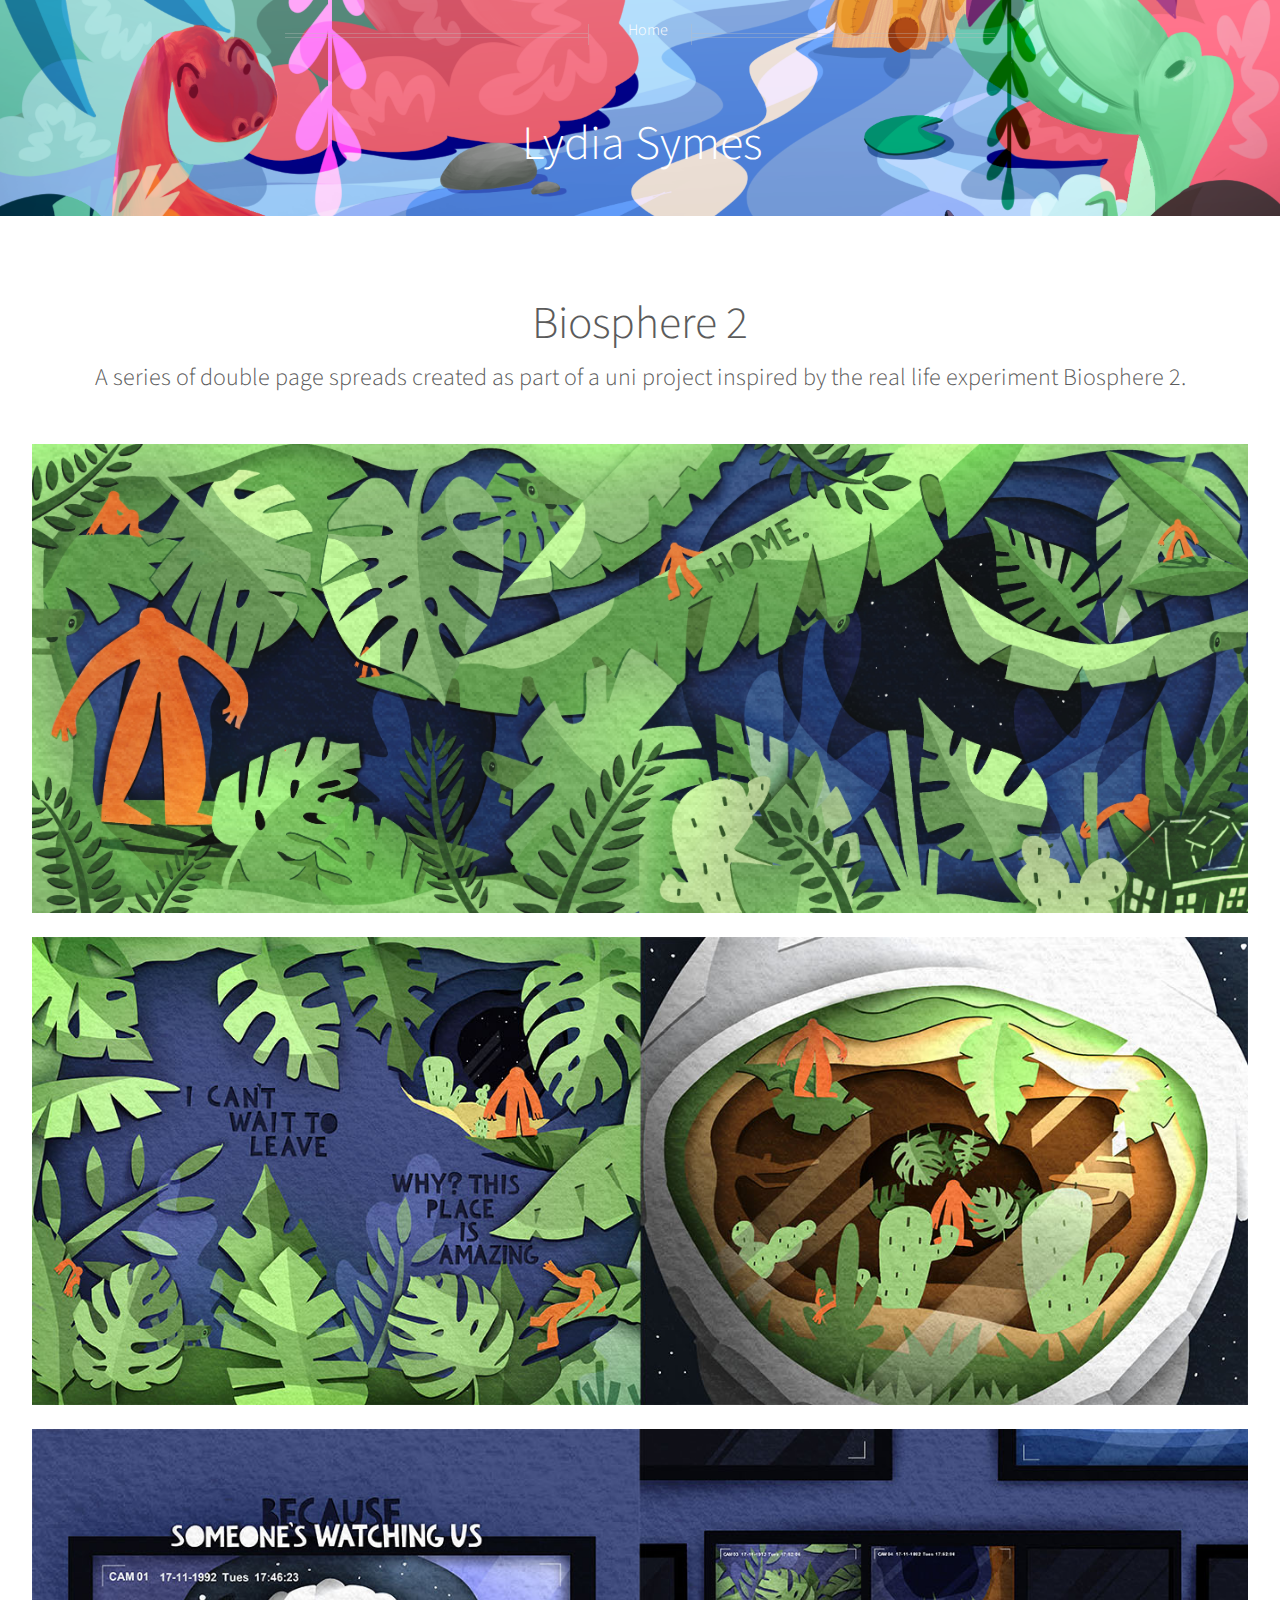
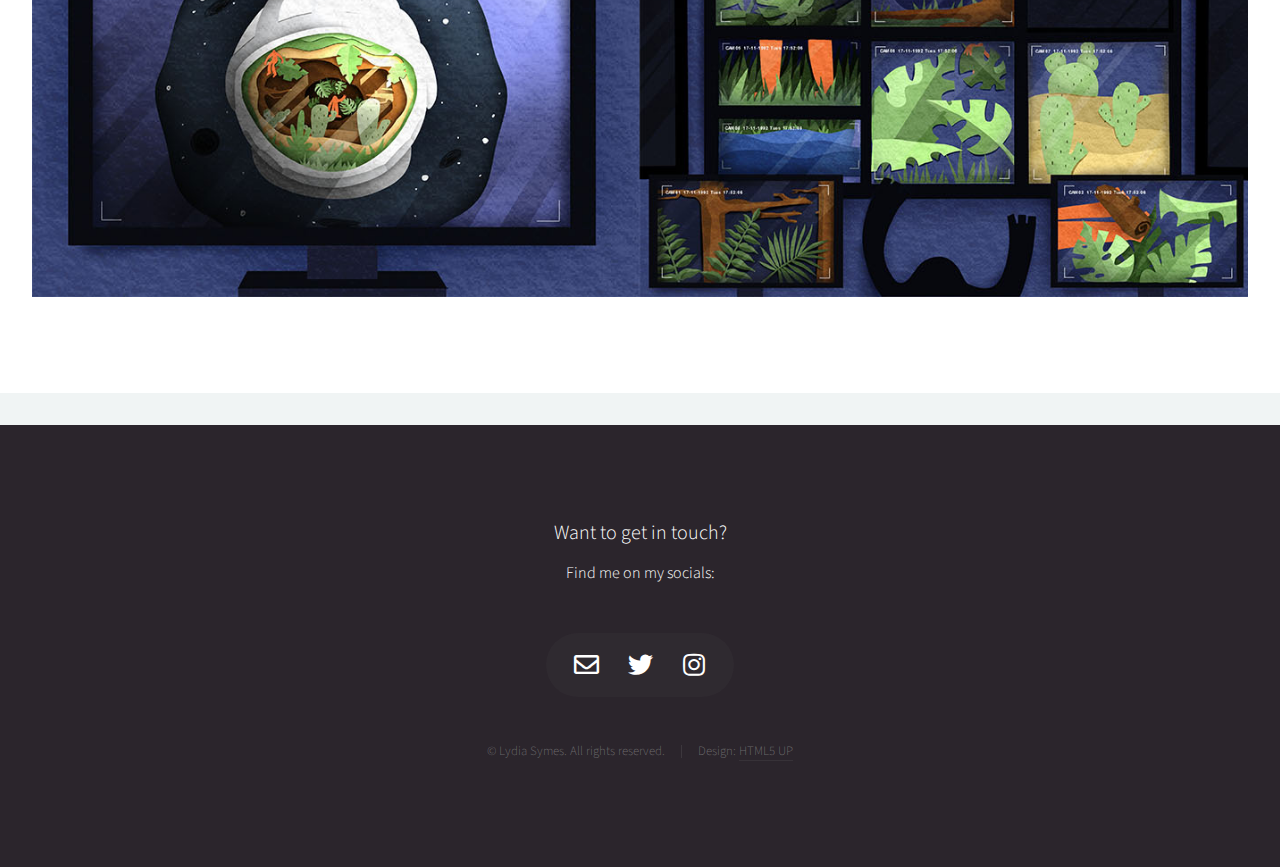
==== commit fe9239a3: "Update banner, add email link, add 2 new pieces" ====
--- a/biosphere.html
+++ b/biosphere.html
@@ -70,6 +70,7 @@
 										</header>
 										<p>Find me on my socials:</p>
 										<ul class="icons">
+											<li><a href="mailto: lydiasymes.art@gmail.com" class="icon fa-envelope"><span class="label">Email</span></a></li>
 											<li><a href="https://twitter.com/Lydoodle_" class="icon brands fa-twitter"><span class="label">Twitter</span></a></li>
 											<li><a href="https://www.instagram.com/lydoodle_/" class="icon brands fa-instagram"><span class="label">Instagram</span></a></li>
 										</ul>
--- a/assets/css/main.css
+++ b/assets/css/main.css
@@ -2067,7 +2067,7 @@
 	.button {
 		position: relative;
 		display: inline-block;
-		background: #df7366;
+		background: #e7616f;
 		color: #fff;
 		text-align: center;
 		border-radius: 0.5em;
@@ -2089,7 +2089,7 @@
 		button:hover,
 		.button:hover {
 			color: #fff;
-			background: #ef8376;
+			background: #f28b98;
 		}
 
 		input[type="button"].alt,
@@ -2225,8 +2225,6 @@
 		#header h1 {
 			font-size: 3em;
 			line-height: 1em;
-			
-			background: #00008F5A;
 		}
 		#header .button {
 			display: inline-block;
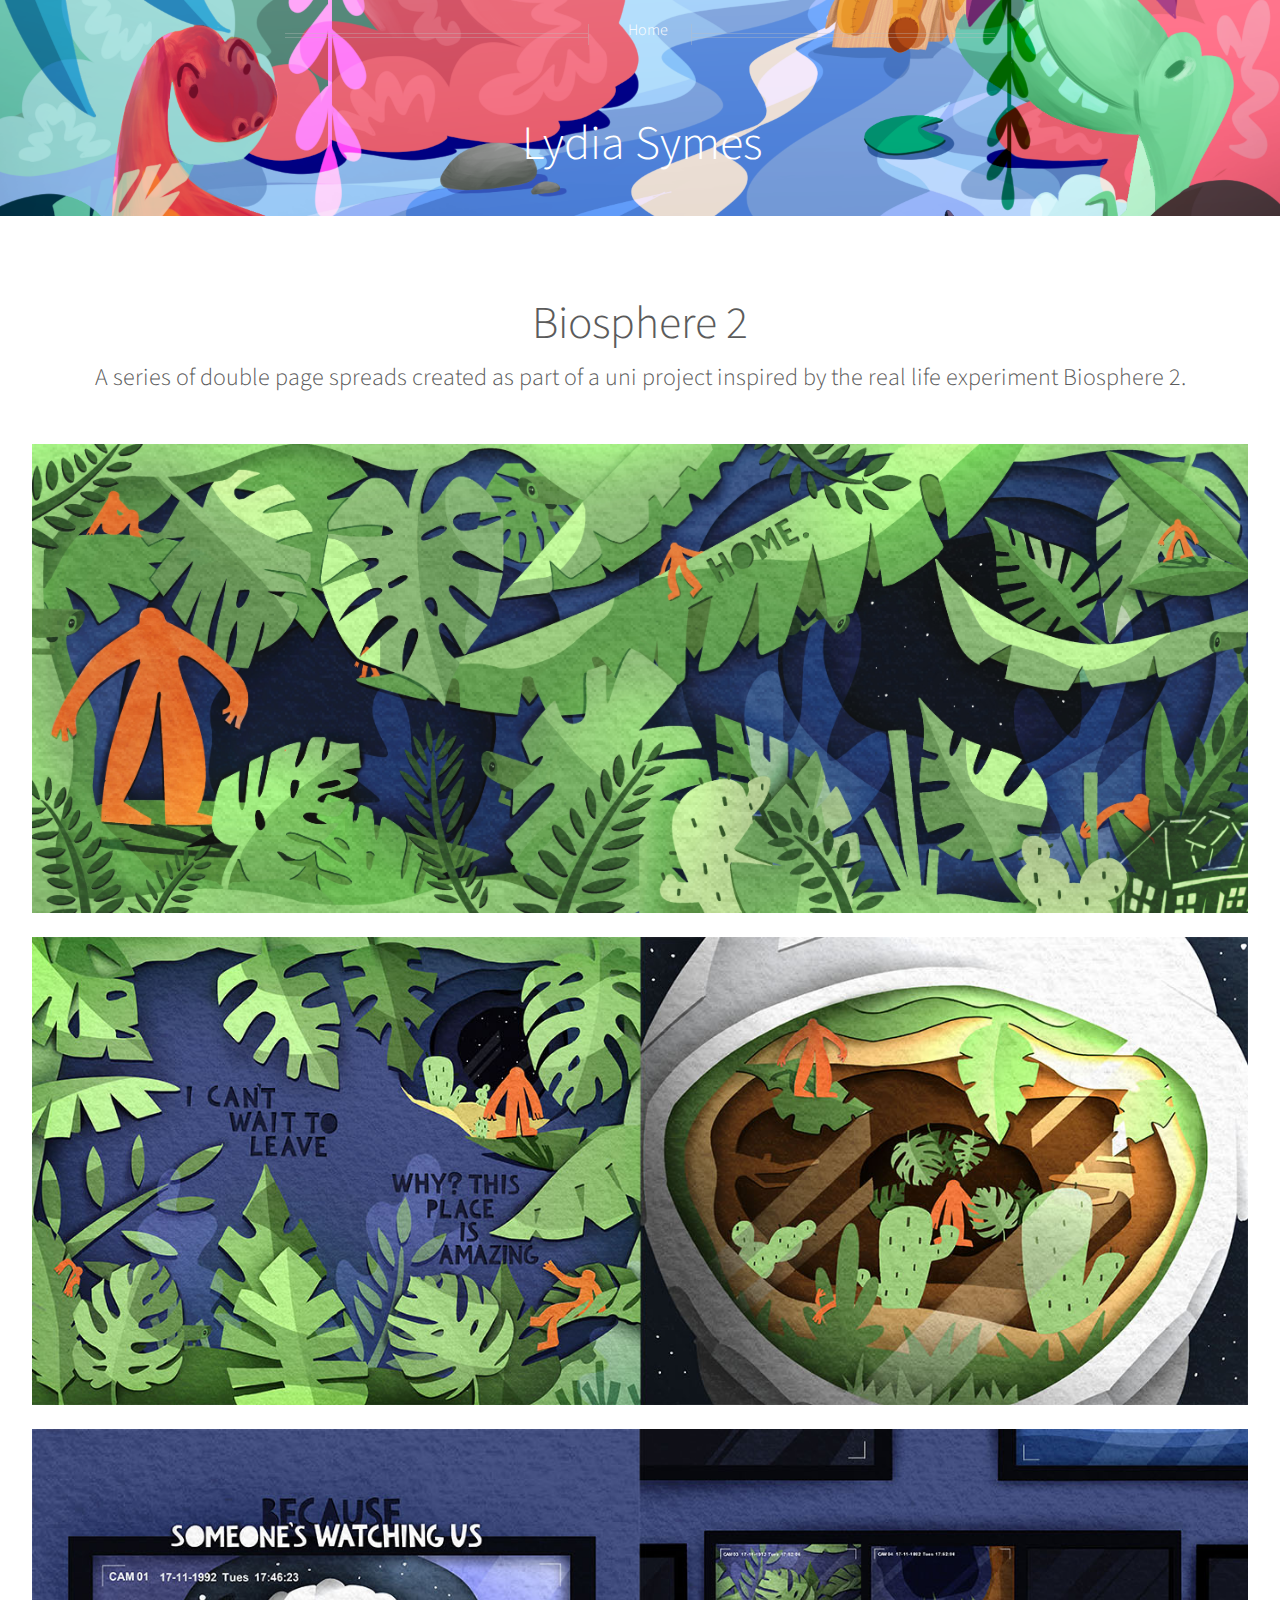
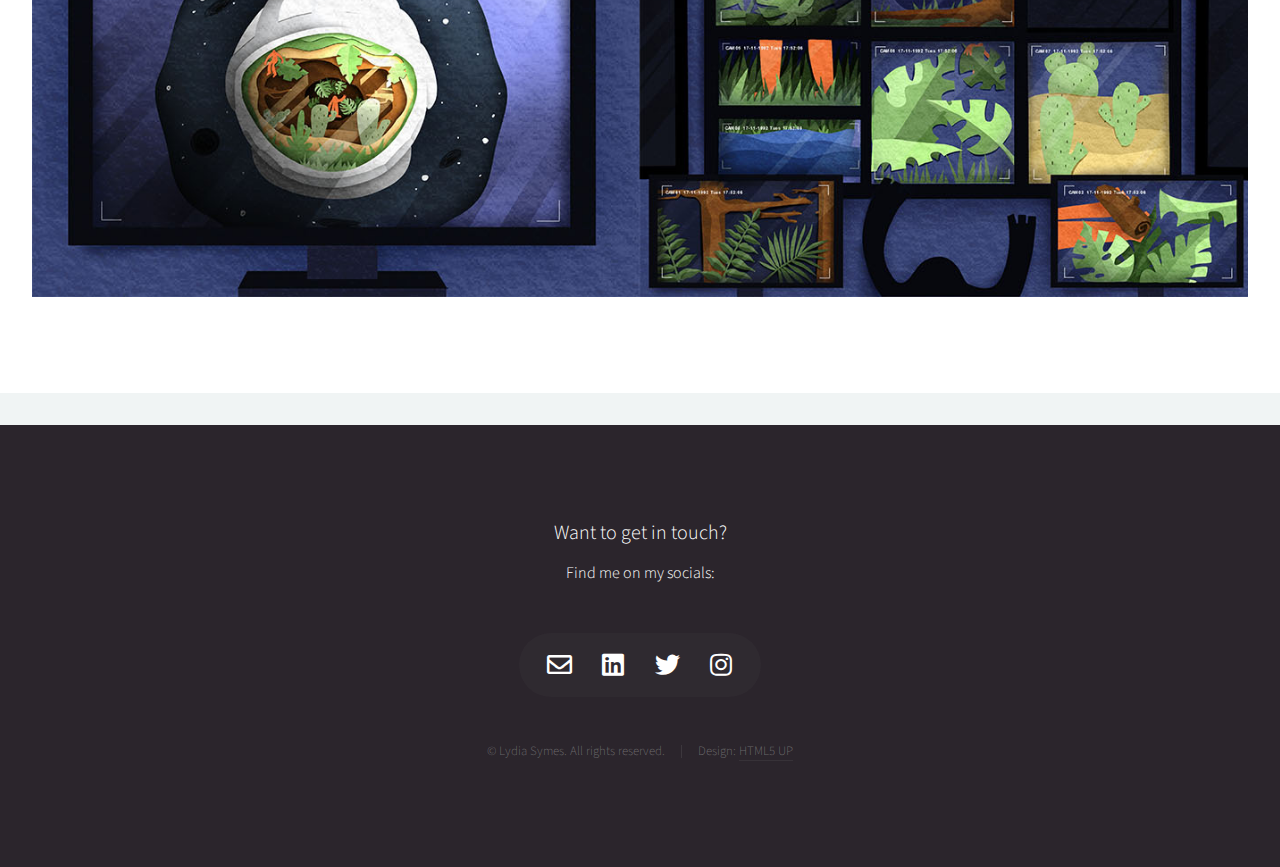
==== commit 02624a09: "LinkedIn, Gallery Rearranging" ====
--- a/biosphere.html
+++ b/biosphere.html
@@ -71,6 +71,7 @@
 										<p>Find me on my socials:</p>
 										<ul class="icons">
 											<li><a href="mailto: lydiasymes.art@gmail.com" class="icon fa-envelope"><span class="label">Email</span></a></li>
+											<li><a href="https://www.linkedin.com/in/lydia-symes-138b8627b/" class="icon brands fa-linkedin"><span class="label">Twitter</span></a></li>
 											<li><a href="https://twitter.com/Lydoodle_" class="icon brands fa-twitter"><span class="label">Twitter</span></a></li>
 											<li><a href="https://www.instagram.com/lydoodle_/" class="icon brands fa-instagram"><span class="label">Instagram</span></a></li>
 										</ul>
